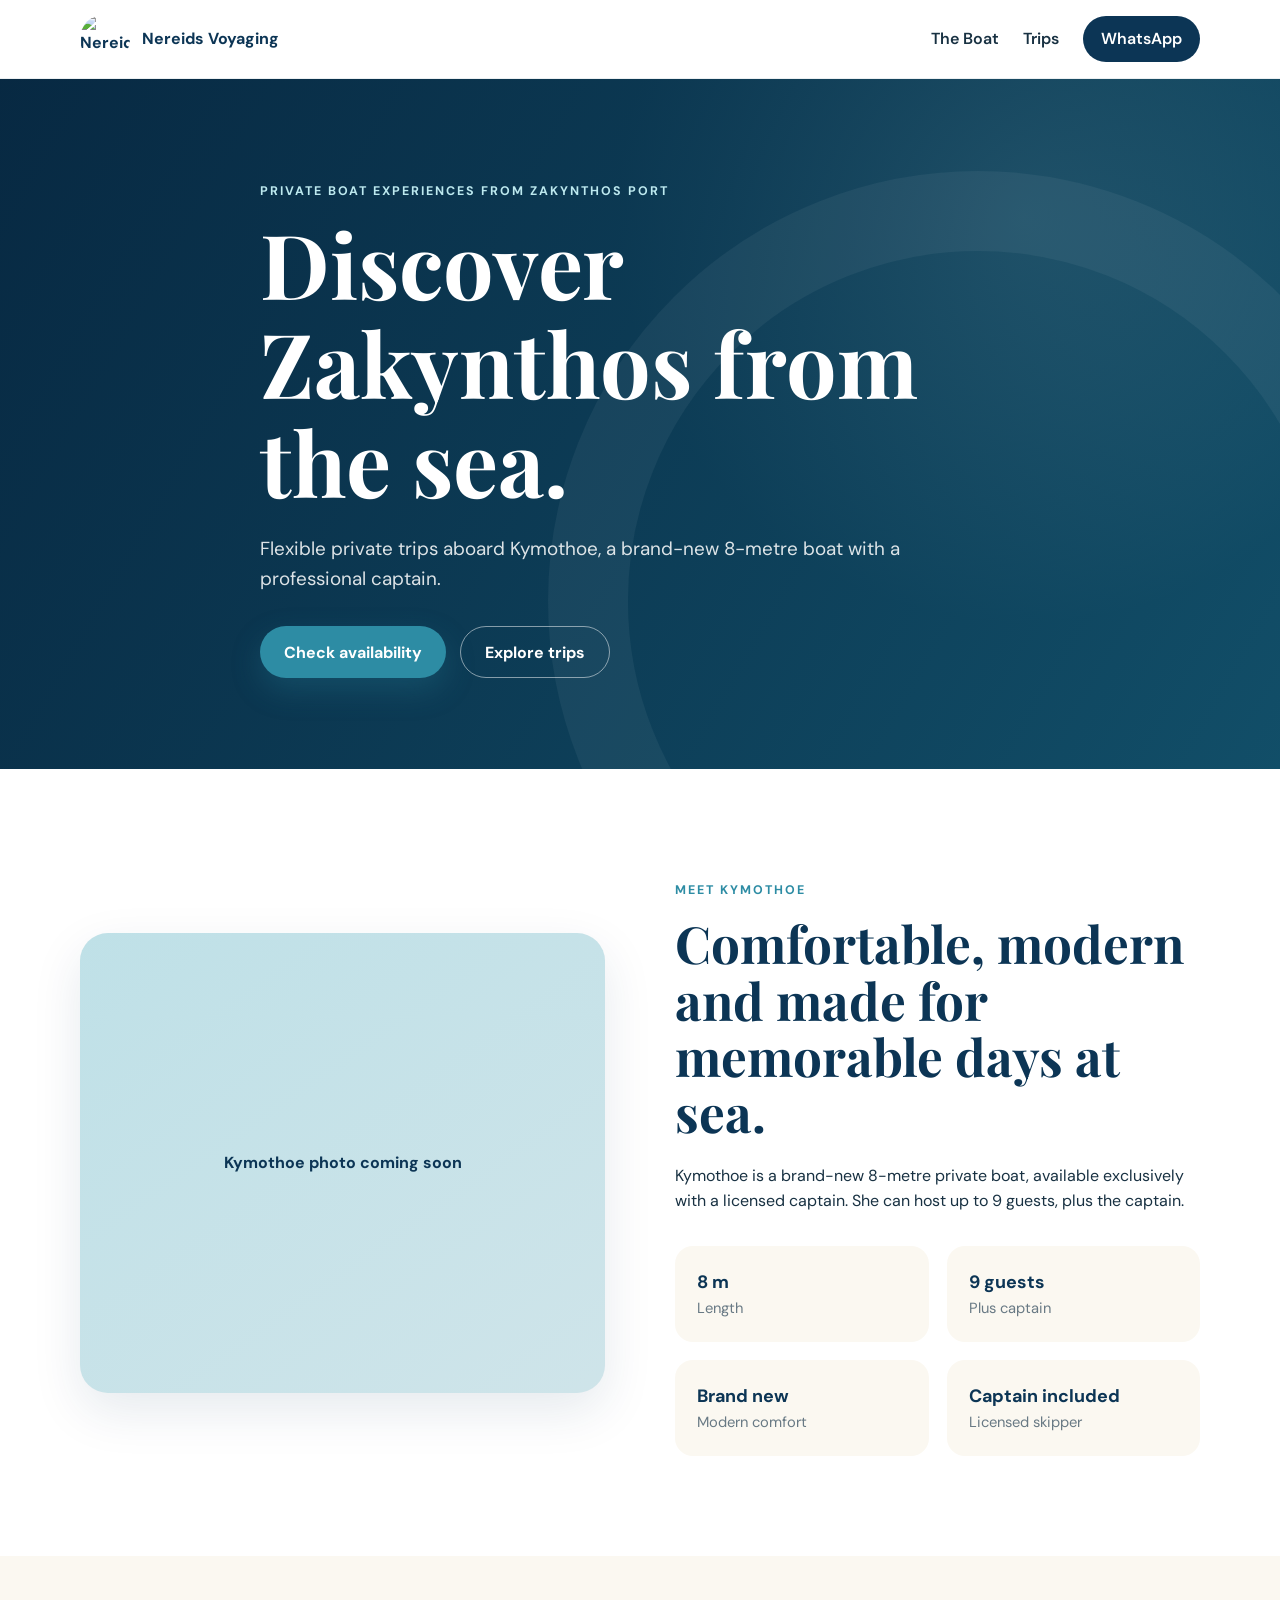
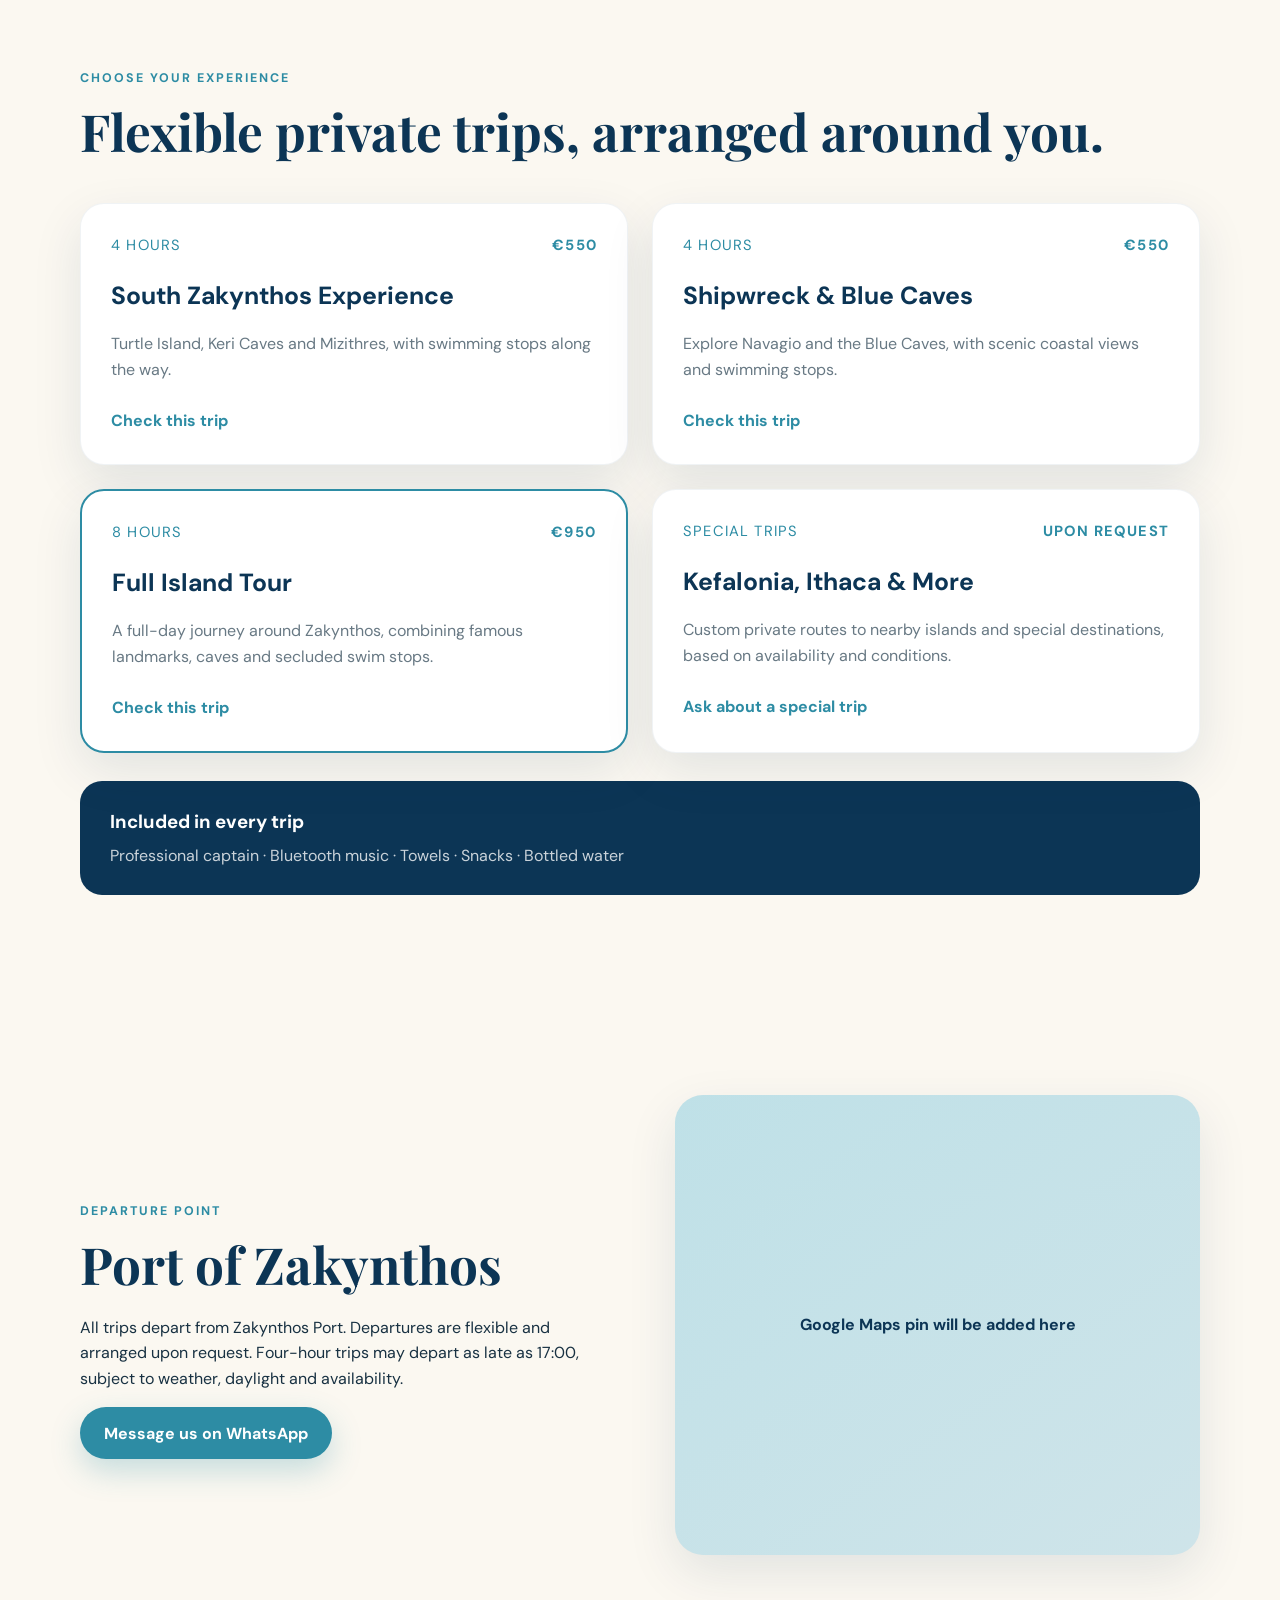
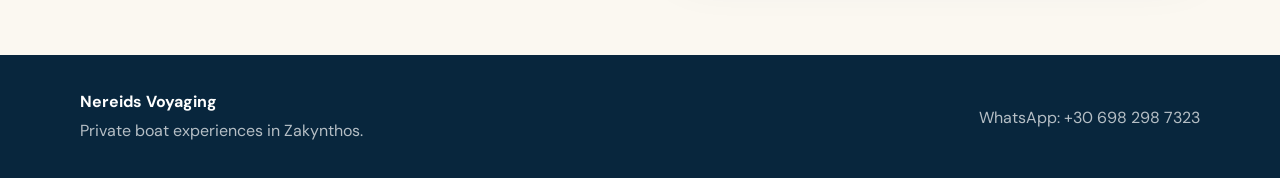
==== index.html @ 5d2a296f "Add files via upload" ====
<!DOCTYPE html>
<html lang="en">
<head>
  <meta charset="UTF-8">
  <meta name="viewport" content="width=device-width, initial-scale=1.0">
  <title>Nereids Voyaging | Private Boat Experiences in Zakynthos</title>
  <meta name="description" content="Private boat trips from Zakynthos Port aboard Kymothoe. Explore South Zakynthos, Navagio, Blue Caves and full-island routes.">
  <link rel="preconnect" href="https://fonts.googleapis.com">
  <link rel="preconnect" href="https://fonts.gstatic.com" crossorigin>
  <link href="https://fonts.googleapis.com/css2?family=DM+Sans:wght@400;500;600;700&family=Playfair+Display:wght@600;700&display=swap" rel="stylesheet">
  <link rel="stylesheet" href="styles.css">
</head>
<body>

  <header class="site-header">
    <div class="container nav">
      <a class="brand" href="#home">
        <img src="assets/images/logo.png" alt="Nereids Voyaging logo">
        <span>Nereids Voyaging</span>
      </a>
      <nav>
        <a href="#boat">The Boat</a>
        <a href="#trips">Trips</a>
        <a href="#contact" class="nav-cta">WhatsApp</a>
      </nav>
    </div>
  </header>

  <main>
    <section class="hero" id="home">
      <div class="hero-overlay"></div>
      <div class="container hero-content">
        <p class="eyebrow">Private boat experiences from Zakynthos Port</p>
        <h1>Discover Zakynthos from the sea.</h1>
        <p class="hero-copy">
          Flexible private trips aboard Kymothoe, a brand-new 8-metre boat with a professional captain.
        </p>
        <div class="hero-actions">
          <a class="button primary" href="https://wa.me/306982987323?text=Hello%20Nereids%20Voyaging%2C%20I%20would%20like%20to%20check%20availability." target="_blank" rel="noopener">Check availability</a>
          <a class="button secondary" href="#trips">Explore trips</a>
        </div>
      </div>
    </section>

    <section class="section" id="boat">
      <div class="container two-column">
        <div class="image-placeholder boat-image">
          <span>Kymothoe photo coming soon</span>
        </div>
        <div>
          <p class="section-label">Meet Kymothoe</p>
          <h2>Comfortable, modern and made for memorable days at sea.</h2>
          <p>
            Kymothoe is a brand-new 8-metre private boat, available exclusively with a licensed captain.
            She can host up to 9 guests, plus the captain.
          </p>
          <div class="spec-grid">
            <div><strong>8 m</strong><span>Length</span></div>
            <div><strong>9 guests</strong><span>Plus captain</span></div>
            <div><strong>Brand new</strong><span>Modern comfort</span></div>
            <div><strong>Captain included</strong><span>Licensed skipper</span></div>
          </div>
        </div>
      </div>
    </section>

    <section class="section soft-bg" id="trips">
      <div class="container">
        <p class="section-label">Choose your experience</p>
        <h2>Flexible private trips, arranged around you.</h2>

        <div class="cards">
          <article class="trip-card">
            <div class="card-top">
              <span>4 hours</span>
              <strong>€550</strong>
            </div>
            <h3>South Zakynthos Experience</h3>
            <p>Turtle Island, Keri Caves and Mizithres, with swimming stops along the way.</p>
            <a href="https://wa.me/306982987323?text=Hello%20Nereids%20Voyaging%2C%20I%20would%20like%20to%20check%20availability%20for%20the%20South%20Zakynthos%204-hour%20trip." target="_blank" rel="noopener">Check this trip</a>
          </article>

          <article class="trip-card">
            <div class="card-top">
              <span>4 hours</span>
              <strong>€550</strong>
            </div>
            <h3>Shipwreck & Blue Caves</h3>
            <p>Explore Navagio and the Blue Caves, with scenic coastal views and swimming stops.</p>
            <a href="https://wa.me/306982987323?text=Hello%20Nereids%20Voyaging%2C%20I%20would%20like%20to%20check%20availability%20for%20the%20Shipwreck%20and%20Blue%20Caves%204-hour%20trip." target="_blank" rel="noopener">Check this trip</a>
          </article>

          <article class="trip-card featured">
            <div class="card-top">
              <span>8 hours</span>
              <strong>€950</strong>
            </div>
            <h3>Full Island Tour</h3>
            <p>A full-day journey around Zakynthos, combining famous landmarks, caves and secluded swim stops.</p>
            <a href="https://wa.me/306982987323?text=Hello%20Nereids%20Voyaging%2C%20I%20would%20like%20to%20check%20availability%20for%20the%20Zakynthos%20full-island%208-hour%20trip." target="_blank" rel="noopener">Check this trip</a>
          </article>

          <article class="trip-card">
            <div class="card-top">
              <span>Special trips</span>
              <strong>Upon request</strong>
            </div>
            <h3>Kefalonia, Ithaca & More</h3>
            <p>Custom private routes to nearby islands and special destinations, based on availability and conditions.</p>
            <a href="https://wa.me/306982987323?text=Hello%20Nereids%20Voyaging%2C%20I%20would%20like%20to%20ask%20about%20a%20special%20private%20trip." target="_blank" rel="noopener">Ask about a special trip</a>
          </article>
        </div>

        <div class="included">
          <h3>Included in every trip</h3>
          <p>Professional captain · Bluetooth music · Towels · Snacks · Bottled water</p>
        </div>
      </div>
    </section>

    <section class="section soft-bg" id="contact">
      <div class="container two-column">
        <div>
          <p class="section-label">Departure point</p>
          <h2>Port of Zakynthos</h2>
          <p>
            All trips depart from Zakynthos Port. Departures are flexible and arranged upon request.
            Four-hour trips may depart as late as 17:00, subject to weather, daylight and availability.
          </p>
          <a class="button primary" href="https://wa.me/306982987323?text=Hello%20Nereids%20Voyaging%2C%20I%20would%20like%20to%20check%20availability." target="_blank" rel="noopener">Message us on WhatsApp</a>
        </div>
        <div class="map-placeholder">
          <span>Google Maps pin will be added here</span>
        </div>
      </div>
    </section>
  </main>

  <footer>
    <div class="container footer-content">
      <div>
        <strong>Nereids Voyaging</strong>
        <p>Private boat experiences in Zakynthos.</p>
      </div>
      <p>WhatsApp: +30 698 298 7323</p>
    </div>
  </footer>

</body>
</html>
---- styles.css ----
* {
  box-sizing: border-box;
}

:root {
  --navy: #0c3555;
  --blue: #2d8ca4;
  --light-blue: #dff3f6;
  --cream: #fbf8f1;
  --text: #183142;
  --muted: #687984;
  --white: #ffffff;
  --shadow: 0 18px 50px rgba(12, 53, 85, 0.10);
}

html {
  scroll-behavior: smooth;
}

body {
  margin: 0;
  font-family: "DM Sans", sans-serif;
  color: var(--text);
  background: var(--white);
  line-height: 1.6;
}

img {
  max-width: 100%;
}

a {
  color: inherit;
  text-decoration: none;
}

.container {
  width: min(1120px, calc(100% - 40px));
  margin: 0 auto;
}

.site-header {
  position: sticky;
  top: 0;
  z-index: 10;
  background: rgba(255, 255, 255, 0.94);
  backdrop-filter: blur(12px);
  border-bottom: 1px solid rgba(12, 53, 85, 0.08);
}

.nav {
  min-height: 78px;
  display: flex;
  align-items: center;
  justify-content: space-between;
  gap: 24px;
}

.brand {
  display: flex;
  align-items: center;
  gap: 12px;
  font-weight: 700;
  color: var(--navy);
}

.brand img {
  width: 50px;
  height: 50px;
  border-radius: 50%;
  object-fit: cover;
}

nav {
  display: flex;
  align-items: center;
  gap: 24px;
  font-weight: 600;
}

.nav-cta {
  background: var(--navy);
  color: var(--white);
  padding: 10px 18px;
  border-radius: 999px;
}

.hero {
  min-height: 690px;
  position: relative;
  display: flex;
  align-items: center;
  background:
    linear-gradient(120deg, rgba(7, 40, 65, 0.94), rgba(20, 90, 113, 0.68)),
    radial-gradient(circle at 80% 20%, rgba(223, 243, 246, 0.35), transparent 35%),
    #0c3555;
  color: var(--white);
  overflow: hidden;
}

.hero::after {
  content: "";
  position: absolute;
  right: -10%;
  bottom: -38%;
  width: 700px;
  height: 700px;
  border: 80px solid rgba(255,255,255,0.05);
  border-radius: 50%;
}

.hero-content {
  position: relative;
  z-index: 2;
  max-width: 760px;
}

.eyebrow,
.section-label {
  text-transform: uppercase;
  letter-spacing: 0.16em;
  font-size: 0.78rem;
  font-weight: 700;
}

.eyebrow {
  color: #bde9ef;
}

h1,
h2,
h3 {
  margin-top: 0;
}

h1,
h2 {
  font-family: "Playfair Display", serif;
  line-height: 1.1;
  color: var(--navy);
}

.hero h1 {
  font-size: clamp(3.2rem, 7vw, 6.4rem);
  color: var(--white);
  max-width: 860px;
  margin-bottom: 24px;
}

.hero-copy {
  max-width: 650px;
  font-size: 1.18rem;
  color: rgba(255,255,255,0.86);
}

.hero-actions {
  display: flex;
  gap: 14px;
  margin-top: 32px;
  flex-wrap: wrap;
}

.button {
  display: inline-flex;
  justify-content: center;
  align-items: center;
  min-height: 52px;
  padding: 0 24px;
  border-radius: 999px;
  font-weight: 700;
  transition: transform 0.2s ease, box-shadow 0.2s ease;
}

.button:hover {
  transform: translateY(-2px);
}

.button.primary {
  background: var(--blue);
  color: var(--white);
  box-shadow: 0 12px 30px rgba(45, 140, 164, 0.25);
}

.button.secondary {
  border: 1px solid rgba(255,255,255,0.5);
  color: var(--white);
}

.section {
  padding: 100px 0;
}

.soft-bg {
  background: var(--cream);
}

.two-column {
  display: grid;
  grid-template-columns: 1fr 1fr;
  gap: 70px;
  align-items: center;
}

.image-placeholder,
.map-placeholder {
  min-height: 460px;
  border-radius: 28px;
  display: grid;
  place-items: center;
  background:
    linear-gradient(145deg, rgba(45,140,164,0.18), rgba(12,53,85,0.08)),
    var(--light-blue);
  color: var(--navy);
  font-weight: 700;
  text-align: center;
  padding: 30px;
  box-shadow: var(--shadow);
}

.section-label {
  color: var(--blue);
  margin-bottom: 14px;
}

h2 {
  font-size: clamp(2.2rem, 4vw, 3.7rem);
  margin-bottom: 22px;
}

.spec-grid {
  display: grid;
  grid-template-columns: 1fr 1fr;
  gap: 18px;
  margin-top: 32px;
}

.spec-grid div {
  background: var(--cream);
  border-radius: 18px;
  padding: 22px;
}

.spec-grid strong,
.spec-grid span {
  display: block;
}

.spec-grid strong {
  color: var(--navy);
  font-size: 1.12rem;
}

.spec-grid span {
  color: var(--muted);
  font-size: 0.92rem;
}

.cards {
  display: grid;
  grid-template-columns: repeat(2, 1fr);
  gap: 24px;
  margin-top: 44px;
}

.trip-card {
  background: var(--white);
  border-radius: 24px;
  padding: 30px;
  box-shadow: var(--shadow);
  border: 1px solid rgba(12, 53, 85, 0.06);
}

.trip-card.featured {
  border: 2px solid var(--blue);
}

.card-top {
  display: flex;
  justify-content: space-between;
  gap: 18px;
  color: var(--blue);
  font-size: 0.92rem;
  text-transform: uppercase;
  letter-spacing: 0.08em;
}

.trip-card h3 {
  color: var(--navy);
  font-size: 1.55rem;
  margin: 18px 0 10px;
}

.trip-card p {
  color: var(--muted);
}

.trip-card a {
  display: inline-block;
  margin-top: 10px;
  color: var(--blue);
  font-weight: 700;
}

.included {
  margin-top: 28px;
  padding: 26px 30px;
  border-radius: 22px;
  background: var(--navy);
  color: var(--white);
}

.included h3 {
  margin-bottom: 6px;
}

.included p {
  margin: 0;
  color: rgba(255,255,255,0.78);
}

.partner-box {
  background: linear-gradient(135deg, var(--navy), #17647b);
  color: var(--white);
  padding: 56px;
  border-radius: 30px;
  display: flex;
  align-items: center;
  justify-content: space-between;
  gap: 40px;
}

.partner-box h2 {
  color: var(--white);
  max-width: 760px;
}

.partner-box .section-label {
  color: #bde9ef;
}

.partner-box p {
  max-width: 760px;
  color: rgba(255,255,255,0.82);
}

footer {
  padding: 34px 0;
  background: #08263d;
  color: var(--white);
}

.footer-content {
  display: flex;
  justify-content: space-between;
  gap: 20px;
  align-items: center;
}

.footer-content p {
  margin: 4px 0 0;
  color: rgba(255,255,255,0.7);
}

@media (max-width: 820px) {
  nav a:not(.nav-cta) {
    display: none;
  }

  .two-column,
  .cards {
    grid-template-columns: 1fr;
  }

  .hero {
    min-height: 620px;
  }

  .section {
    padding: 72px 0;
  }

  .partner-box,
  .footer-content {
    flex-direction: column;
    align-items: flex-start;
  }

  .partner-box {
    padding: 36px 28px;
  }
}

@media (max-width: 520px) {
  .container {
    width: min(100% - 28px, 1120px);
  }

  .brand span {
    display: none;
  }

  .hero h1 {
    font-size: 3.25rem;
  }

  .spec-grid {
    grid-template-columns: 1fr;
  }

  .image-placeholder,
  .map-placeholder {
    min-height: 320px;
  }
}
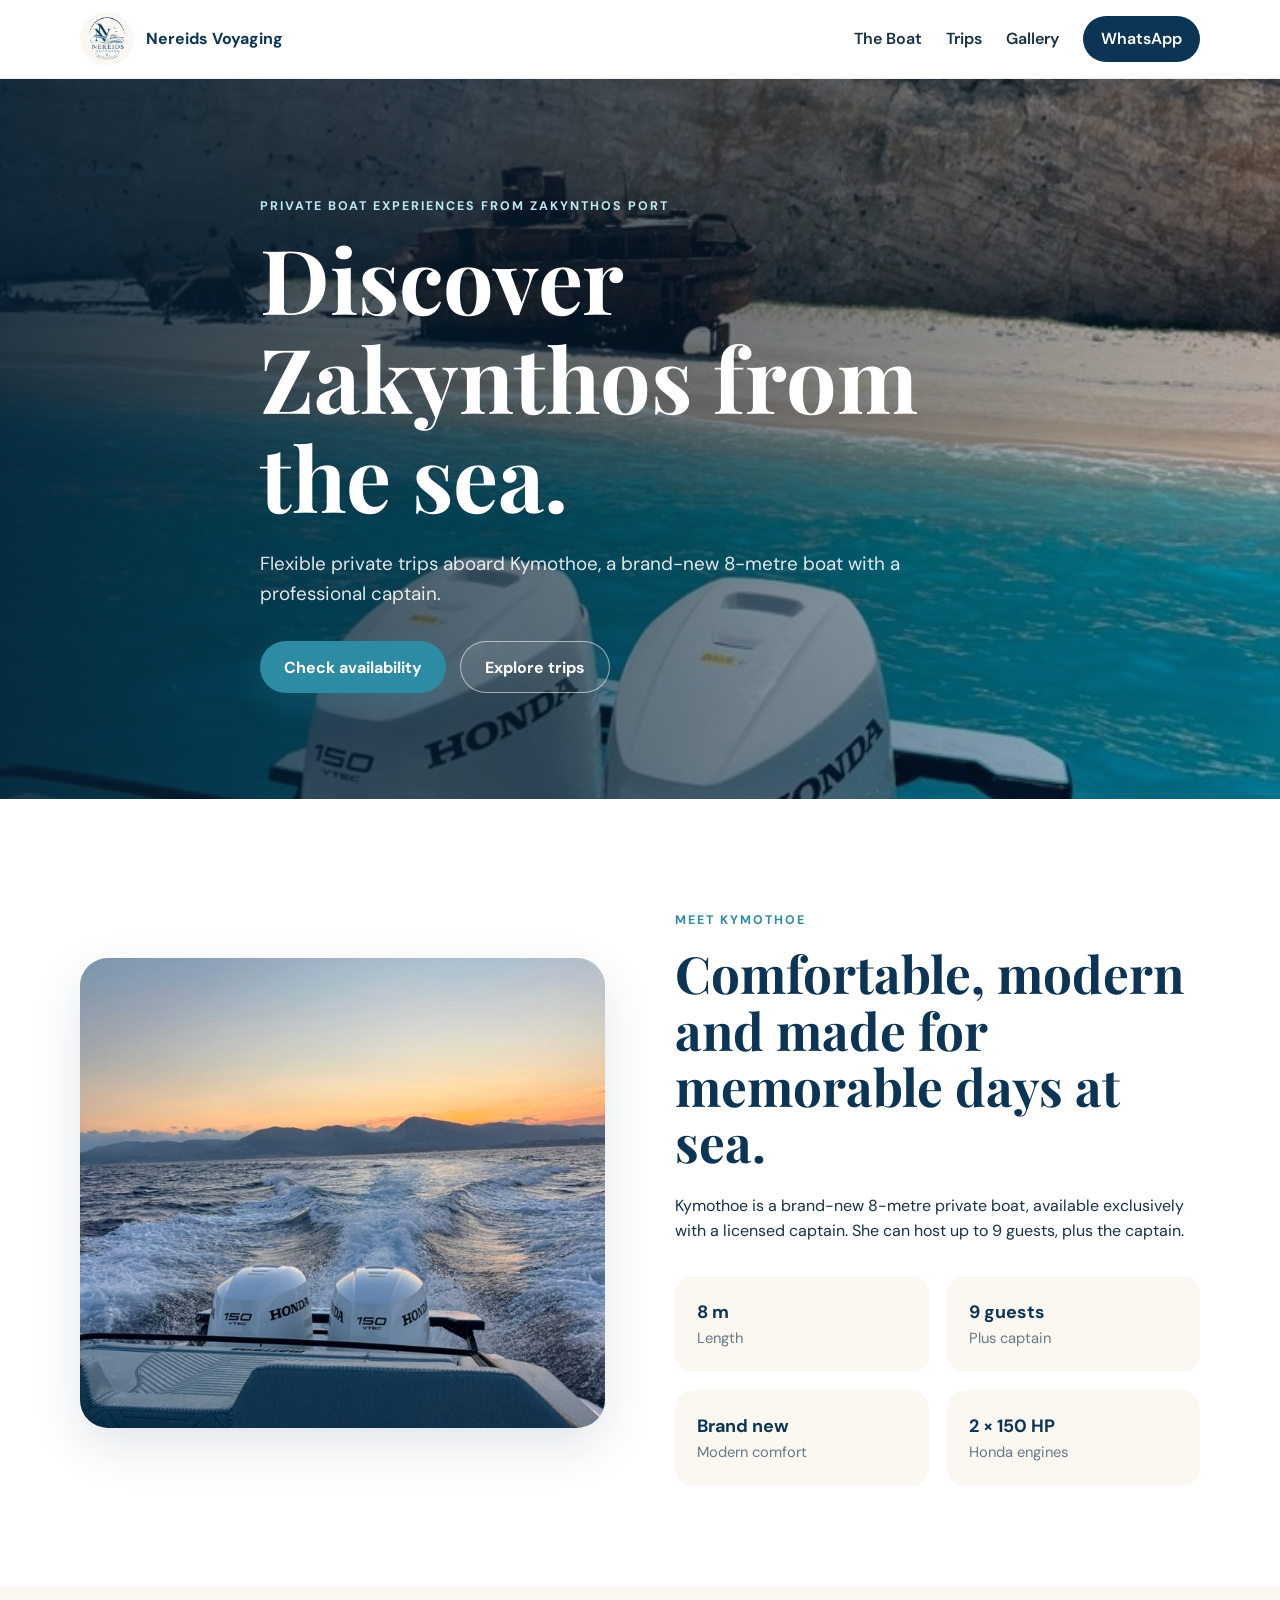
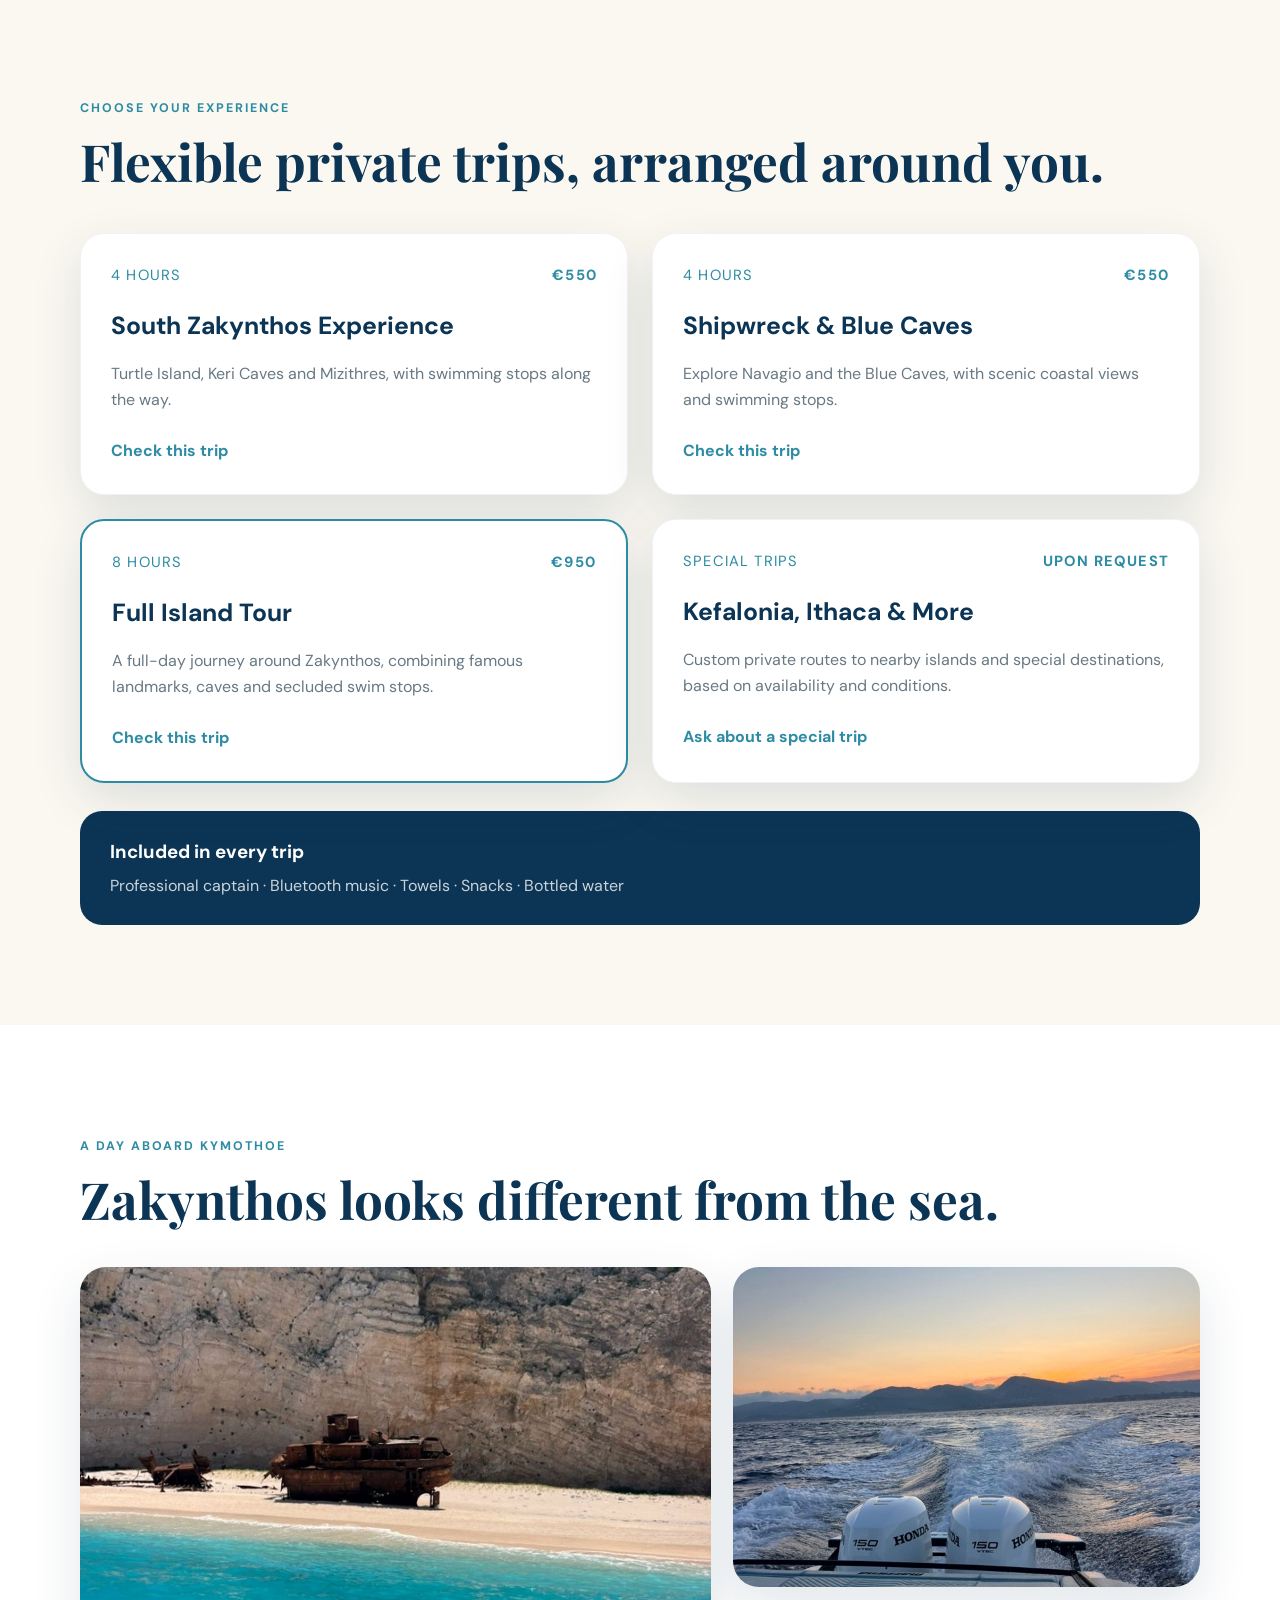
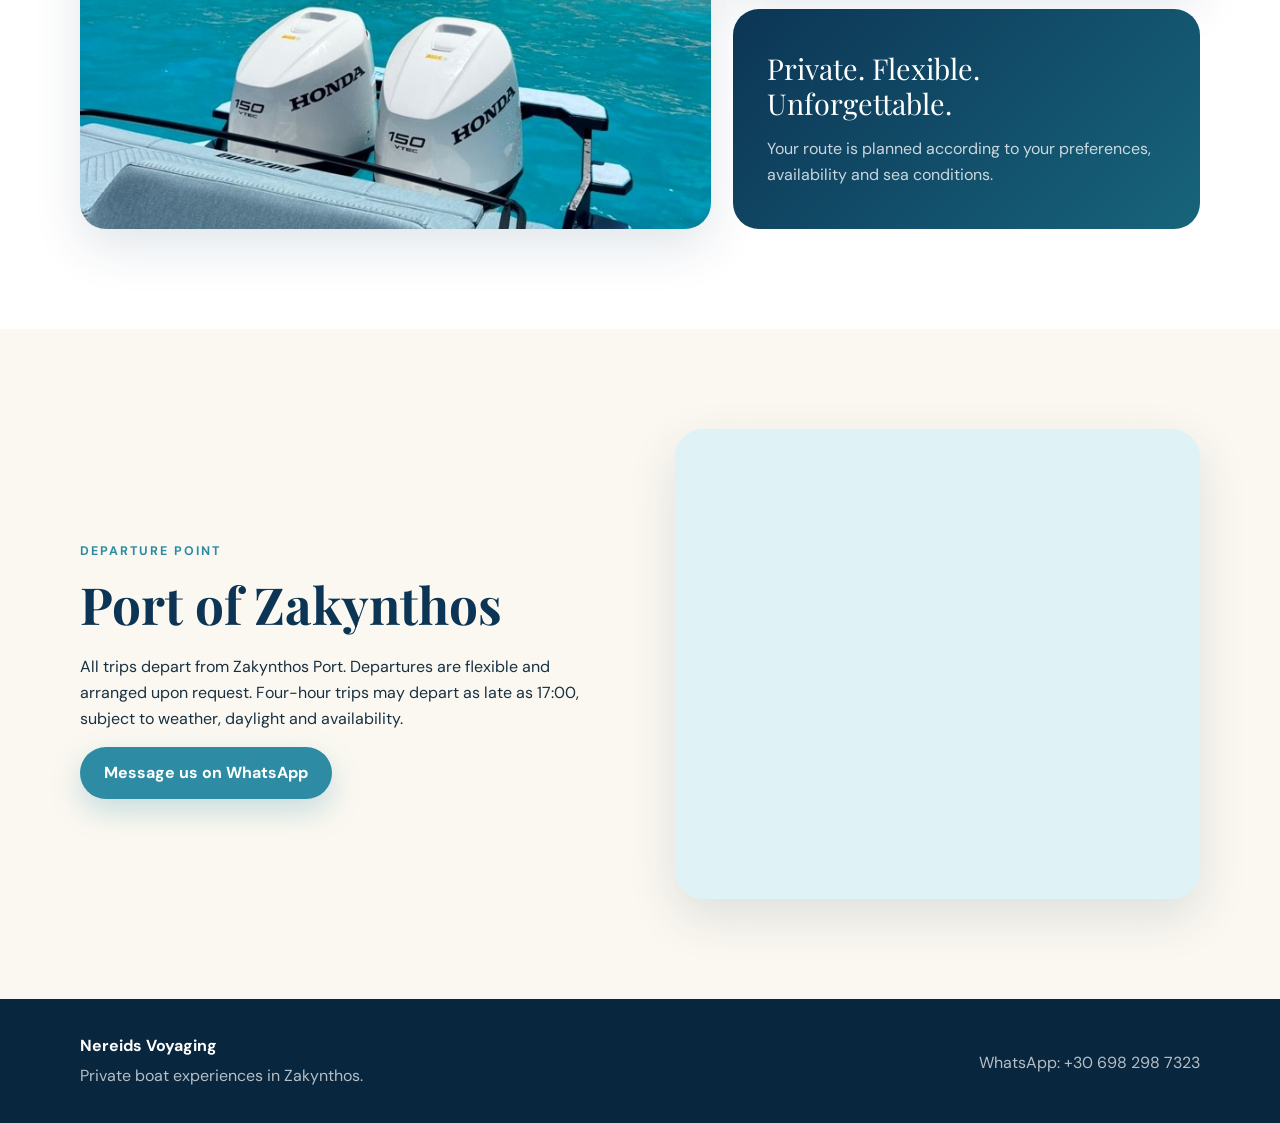
==== commit c2525e9f: "Add files via upload" ====
--- a/index.html
+++ b/index.html
@@ -15,12 +15,13 @@
   <header class="site-header">
     <div class="container nav">
       <a class="brand" href="#home">
-        <img src="assets/images/logo.png" alt="Nereids Voyaging logo">
+        <img src="logo.png" alt="Nereids Voyaging logo">
         <span>Nereids Voyaging</span>
       </a>
       <nav>
         <a href="#boat">The Boat</a>
         <a href="#trips">Trips</a>
+        <a href="#gallery">Gallery</a>
         <a href="#contact" class="nav-cta">WhatsApp</a>
       </nav>
     </div>
@@ -28,6 +29,9 @@
 
   <main>
     <section class="hero" id="home">
+      <video class="hero-video" autoplay muted loop playsinline poster="navagio.jpg">
+        <source src="kymothoe-hero.mp4" type="video/mp4">
+      </video>
       <div class="hero-overlay"></div>
       <div class="container hero-content">
         <p class="eyebrow">Private boat experiences from Zakynthos Port</p>
@@ -44,9 +48,9 @@
 
     <section class="section" id="boat">
       <div class="container two-column">
-        <div class="image-placeholder boat-image">
-          <span>Kymothoe photo coming soon</span>
-        </div>
+        <figure class="photo-card">
+          <img src="sunset.jpg" alt="Kymothoe cruising near Zakynthos at sunset">
+        </figure>
         <div>
           <p class="section-label">Meet Kymothoe</p>
           <h2>Comfortable, modern and made for memorable days at sea.</h2>
@@ -58,7 +62,7 @@
             <div><strong>8 m</strong><span>Length</span></div>
             <div><strong>9 guests</strong><span>Plus captain</span></div>
             <div><strong>Brand new</strong><span>Modern comfort</span></div>
-            <div><strong>Captain included</strong><span>Licensed skipper</span></div>
+            <div><strong>2 × 150 HP</strong><span>Honda engines</span></div>
           </div>
         </div>
       </div>
@@ -118,6 +122,25 @@
       </div>
     </section>
 
+    <section class="section" id="gallery">
+      <div class="container">
+        <p class="section-label">A day aboard Kymothoe</p>
+        <h2>Zakynthos looks different from the sea.</h2>
+        <div class="gallery-grid">
+          <figure class="gallery-large">
+            <img src="navagio.jpg" alt="View of Navagio from Kymothoe">
+          </figure>
+          <figure>
+            <img src="sunset-wide.jpg" alt="Kymothoe wake at sunset near Zakynthos">
+          </figure>
+          <div class="gallery-message">
+            <span>Private. Flexible. Unforgettable.</span>
+            <p>Your route is planned according to your preferences, availability and sea conditions.</p>
+          </div>
+        </div>
+      </div>
+    </section>
+
     <section class="section soft-bg" id="contact">
       <div class="container two-column">
         <div>
@@ -129,8 +152,13 @@
           </p>
           <a class="button primary" href="https://wa.me/306982987323?text=Hello%20Nereids%20Voyaging%2C%20I%20would%20like%20to%20check%20availability." target="_blank" rel="noopener">Message us on WhatsApp</a>
         </div>
-        <div class="map-placeholder">
-          <span>Google Maps pin will be added here</span>
+        <div class="map-card">
+          <iframe
+            title="Port of Zakynthos map"
+            src="https://www.google.com/maps?q=Port%20of%20Zakynthos&output=embed"
+            loading="lazy"
+            referrerpolicy="no-referrer-when-downgrade">
+          </iframe>
         </div>
       </div>
     </section>
--- a/styles.css
+++ b/styles.css
@@ -1,6 +1,4 @@
-* {
-  box-sizing: border-box;
-}
+* { box-sizing: border-box; }
 
 :root {
   --navy: #0c3555;
@@ -10,12 +8,10 @@
   --text: #183142;
   --muted: #687984;
   --white: #ffffff;
-  --shadow: 0 18px 50px rgba(12, 53, 85, 0.10);
-}
-
-html {
-  scroll-behavior: smooth;
-}
+  --shadow: 0 18px 50px rgba(12, 53, 85, 0.12);
+}
+
+html { scroll-behavior: smooth; }
 
 body {
   margin: 0;
@@ -25,14 +21,9 @@
   line-height: 1.6;
 }
 
-img {
-  max-width: 100%;
-}
-
-a {
-  color: inherit;
-  text-decoration: none;
-}
+img { display: block; width: 100%; }
+a { color: inherit; text-decoration: none; }
+figure { margin: 0; }
 
 .container {
   width: min(1120px, calc(100% - 40px));
@@ -42,7 +33,7 @@
 .site-header {
   position: sticky;
   top: 0;
-  z-index: 10;
+  z-index: 20;
   background: rgba(255, 255, 255, 0.94);
   backdrop-filter: blur(12px);
   border-bottom: 1px solid rgba(12, 53, 85, 0.08);
@@ -65,8 +56,8 @@
 }
 
 .brand img {
-  width: 50px;
-  height: 50px;
+  width: 54px;
+  height: 54px;
   border-radius: 50%;
   object-fit: cover;
 }
@@ -86,27 +77,27 @@
 }
 
 .hero {
-  min-height: 690px;
+  min-height: 720px;
   position: relative;
   display: flex;
   align-items: center;
-  background:
-    linear-gradient(120deg, rgba(7, 40, 65, 0.94), rgba(20, 90, 113, 0.68)),
-    radial-gradient(circle at 80% 20%, rgba(223, 243, 246, 0.35), transparent 35%),
-    #0c3555;
   color: var(--white);
   overflow: hidden;
-}
-
-.hero::after {
-  content: "";
+  background: var(--navy);
+}
+
+.hero-video {
   position: absolute;
-  right: -10%;
-  bottom: -38%;
-  width: 700px;
-  height: 700px;
-  border: 80px solid rgba(255,255,255,0.05);
-  border-radius: 50%;
+  inset: 0;
+  width: 100%;
+  height: 100%;
+  object-fit: cover;
+}
+
+.hero-overlay {
+  position: absolute;
+  inset: 0;
+  background: linear-gradient(90deg, rgba(5, 31, 50, 0.88) 0%, rgba(5, 31, 50, 0.56) 55%, rgba(5, 31, 50, 0.26) 100%);
 }
 
 .hero-content {
@@ -115,26 +106,17 @@
   max-width: 760px;
 }
 
-.eyebrow,
-.section-label {
+.eyebrow, .section-label {
   text-transform: uppercase;
   letter-spacing: 0.16em;
   font-size: 0.78rem;
   font-weight: 700;
 }
 
-.eyebrow {
-  color: #bde9ef;
-}
-
-h1,
-h2,
-h3 {
-  margin-top: 0;
-}
-
-h1,
-h2 {
+.eyebrow { color: #bde9ef; }
+
+h1, h2, h3 { margin-top: 0; }
+h1, h2 {
   font-family: "Playfair Display", serif;
   line-height: 1.1;
   color: var(--navy);
@@ -150,7 +132,7 @@
 .hero-copy {
   max-width: 650px;
   font-size: 1.18rem;
-  color: rgba(255,255,255,0.86);
+  color: rgba(255,255,255,0.88);
 }
 
 .hero-actions {
@@ -171,9 +153,7 @@
   transition: transform 0.2s ease, box-shadow 0.2s ease;
 }
 
-.button:hover {
-  transform: translateY(-2px);
-}
+.button:hover { transform: translateY(-2px); }
 
 .button.primary {
   background: var(--blue);
@@ -182,17 +162,13 @@
 }
 
 .button.secondary {
-  border: 1px solid rgba(255,255,255,0.5);
-  color: var(--white);
-}
-
-.section {
-  padding: 100px 0;
-}
-
-.soft-bg {
-  background: var(--cream);
-}
+  border: 1px solid rgba(255,255,255,0.55);
+  color: var(--white);
+  background: rgba(255,255,255,0.06);
+}
+
+.section { padding: 100px 0; }
+.soft-bg { background: var(--cream); }
 
 .two-column {
   display: grid;
@@ -201,20 +177,24 @@
   align-items: center;
 }
 
-.image-placeholder,
-.map-placeholder {
-  min-height: 460px;
+.photo-card, .map-card {
+  min-height: 470px;
   border-radius: 28px;
-  display: grid;
-  place-items: center;
-  background:
-    linear-gradient(145deg, rgba(45,140,164,0.18), rgba(12,53,85,0.08)),
-    var(--light-blue);
-  color: var(--navy);
-  font-weight: 700;
-  text-align: center;
-  padding: 30px;
+  overflow: hidden;
   box-shadow: var(--shadow);
+  background: var(--light-blue);
+}
+
+.photo-card img {
+  height: 470px;
+  object-fit: cover;
+}
+
+.map-card iframe {
+  display: block;
+  width: 100%;
+  height: 470px;
+  border: 0;
 }
 
 .section-label {
@@ -240,20 +220,9 @@
   padding: 22px;
 }
 
-.spec-grid strong,
-.spec-grid span {
-  display: block;
-}
-
-.spec-grid strong {
-  color: var(--navy);
-  font-size: 1.12rem;
-}
-
-.spec-grid span {
-  color: var(--muted);
-  font-size: 0.92rem;
-}
+.spec-grid strong, .spec-grid span { display: block; }
+.spec-grid strong { color: var(--navy); font-size: 1.12rem; }
+.spec-grid span { color: var(--muted); font-size: 0.92rem; }
 
 .cards {
   display: grid;
@@ -270,9 +239,7 @@
   border: 1px solid rgba(12, 53, 85, 0.06);
 }
 
-.trip-card.featured {
-  border: 2px solid var(--blue);
-}
+.trip-card.featured { border: 2px solid var(--blue); }
 
 .card-top {
   display: flex;
@@ -290,10 +257,7 @@
   margin: 18px 0 10px;
 }
 
-.trip-card p {
-  color: var(--muted);
-}
-
+.trip-card p { color: var(--muted); }
 .trip-card a {
   display: inline-block;
   margin-top: 10px;
@@ -309,38 +273,50 @@
   color: var(--white);
 }
 
-.included h3 {
-  margin-bottom: 6px;
-}
-
-.included p {
-  margin: 0;
+.included h3 { margin-bottom: 6px; }
+.included p { margin: 0; color: rgba(255,255,255,0.78); }
+
+.gallery-grid {
+  display: grid;
+  grid-template-columns: 1.15fr 0.85fr;
+  grid-template-rows: 320px 220px;
+  gap: 22px;
+  margin-top: 40px;
+}
+
+.gallery-grid figure {
+  overflow: hidden;
+  border-radius: 26px;
+  box-shadow: var(--shadow);
+}
+
+.gallery-grid img {
+  width: 100%;
+  height: 100%;
+  object-fit: cover;
+}
+
+.gallery-large { grid-row: 1 / 3; }
+
+.gallery-message {
+  border-radius: 26px;
+  padding: 34px;
+  background: linear-gradient(135deg, var(--navy), #17647b);
+  color: var(--white);
+  display: flex;
+  flex-direction: column;
+  justify-content: center;
+}
+
+.gallery-message span {
+  font-family: "Playfair Display", serif;
+  font-size: 1.8rem;
+  line-height: 1.2;
+}
+
+.gallery-message p {
+  margin-bottom: 0;
   color: rgba(255,255,255,0.78);
-}
-
-.partner-box {
-  background: linear-gradient(135deg, var(--navy), #17647b);
-  color: var(--white);
-  padding: 56px;
-  border-radius: 30px;
-  display: flex;
-  align-items: center;
-  justify-content: space-between;
-  gap: 40px;
-}
-
-.partner-box h2 {
-  color: var(--white);
-  max-width: 760px;
-}
-
-.partner-box .section-label {
-  color: #bde9ef;
-}
-
-.partner-box p {
-  max-width: 760px;
-  color: rgba(255,255,255,0.82);
 }
 
 footer {
@@ -362,53 +338,21 @@
 }
 
 @media (max-width: 820px) {
-  nav a:not(.nav-cta) {
-    display: none;
-  }
-
-  .two-column,
-  .cards {
-    grid-template-columns: 1fr;
-  }
-
-  .hero {
-    min-height: 620px;
-  }
-
-  .section {
-    padding: 72px 0;
-  }
-
-  .partner-box,
-  .footer-content {
-    flex-direction: column;
-    align-items: flex-start;
-  }
-
-  .partner-box {
-    padding: 36px 28px;
-  }
+  nav a:not(.nav-cta) { display: none; }
+  .two-column, .cards, .gallery-grid { grid-template-columns: 1fr; }
+  .gallery-grid { grid-template-rows: auto; }
+  .gallery-large { grid-row: auto; }
+  .gallery-grid figure { height: 400px; }
+  .hero { min-height: 650px; }
+  .section { padding: 72px 0; }
+  .footer-content { flex-direction: column; align-items: flex-start; }
 }
 
 @media (max-width: 520px) {
-  .container {
-    width: min(100% - 28px, 1120px);
-  }
-
-  .brand span {
-    display: none;
-  }
-
-  .hero h1 {
-    font-size: 3.25rem;
-  }
-
-  .spec-grid {
-    grid-template-columns: 1fr;
-  }
-
-  .image-placeholder,
-  .map-placeholder {
-    min-height: 320px;
-  }
-}
+  .container { width: min(100% - 28px, 1120px); }
+  .brand span { display: none; }
+  .hero h1 { font-size: 3.15rem; }
+  .spec-grid { grid-template-columns: 1fr; }
+  .photo-card, .photo-card img, .map-card, .map-card iframe { min-height: 360px; height: 360px; }
+  .gallery-grid figure { height: 360px; }
+}
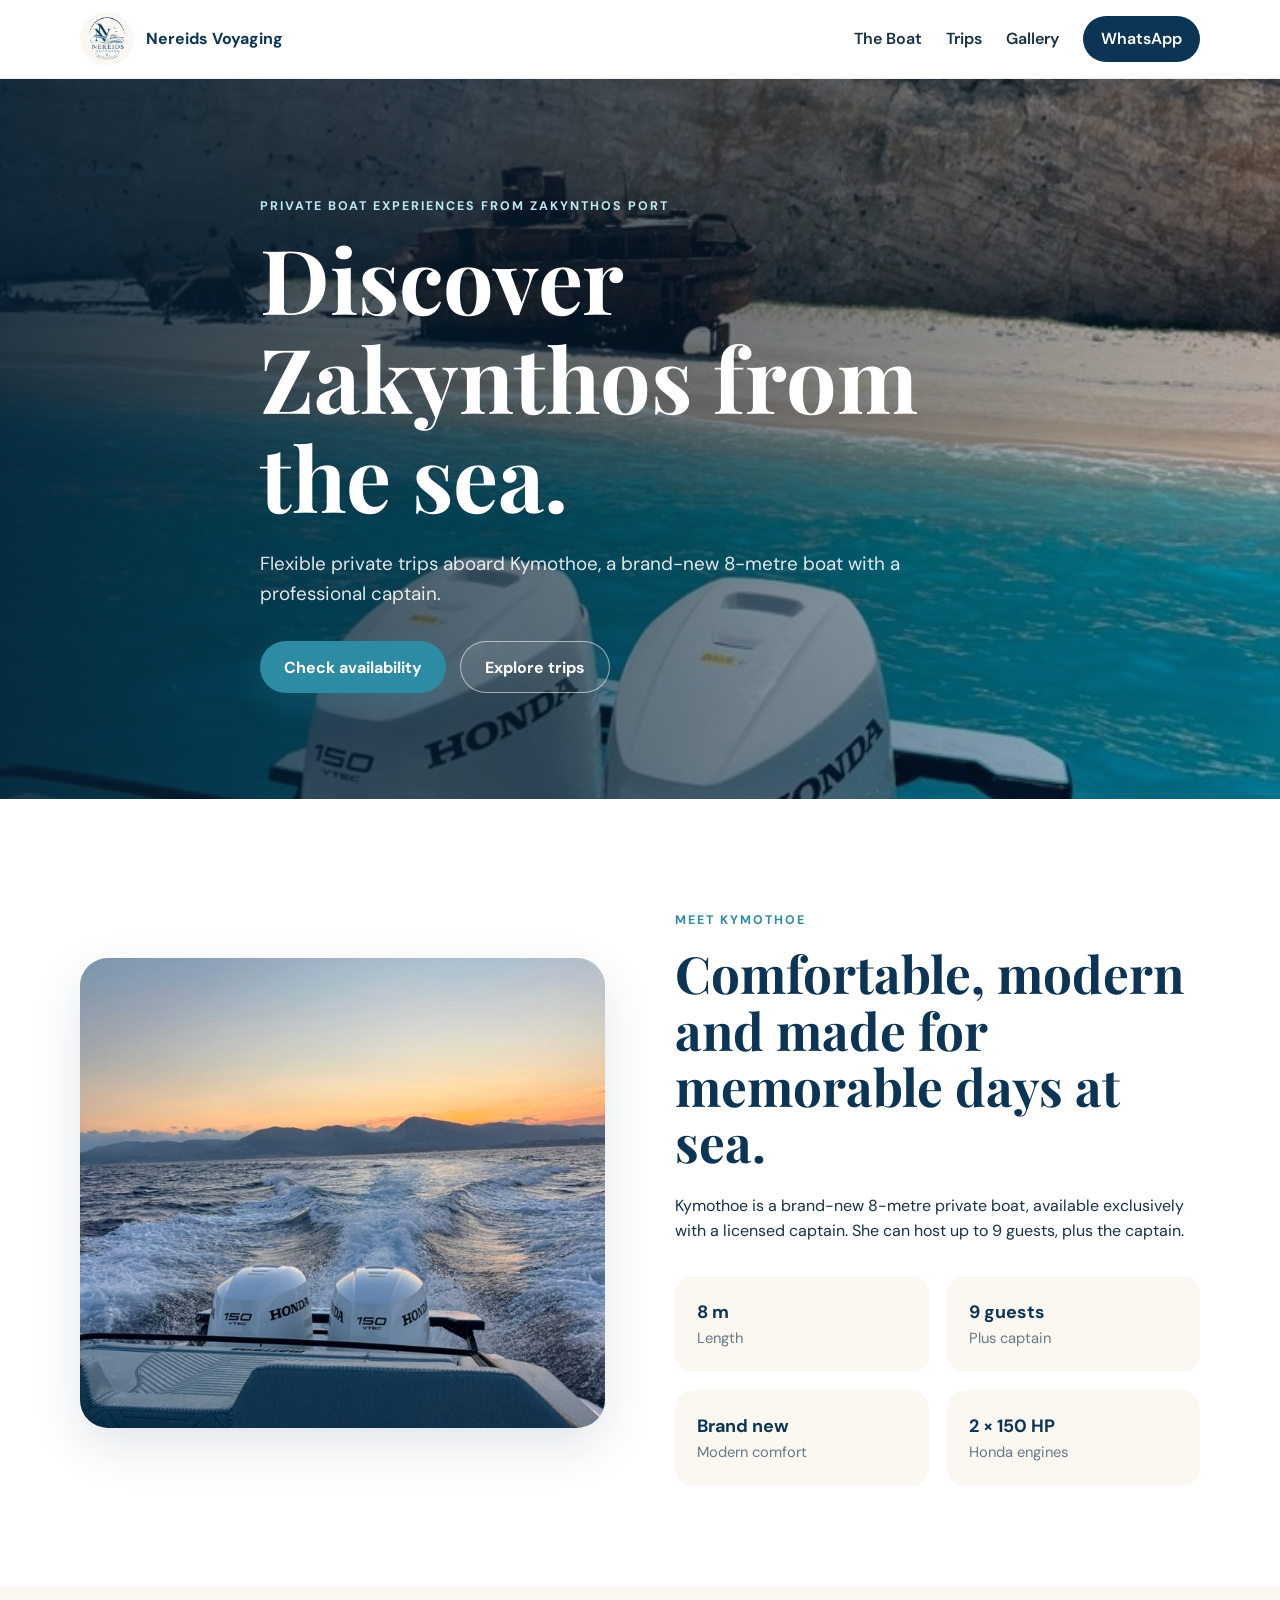
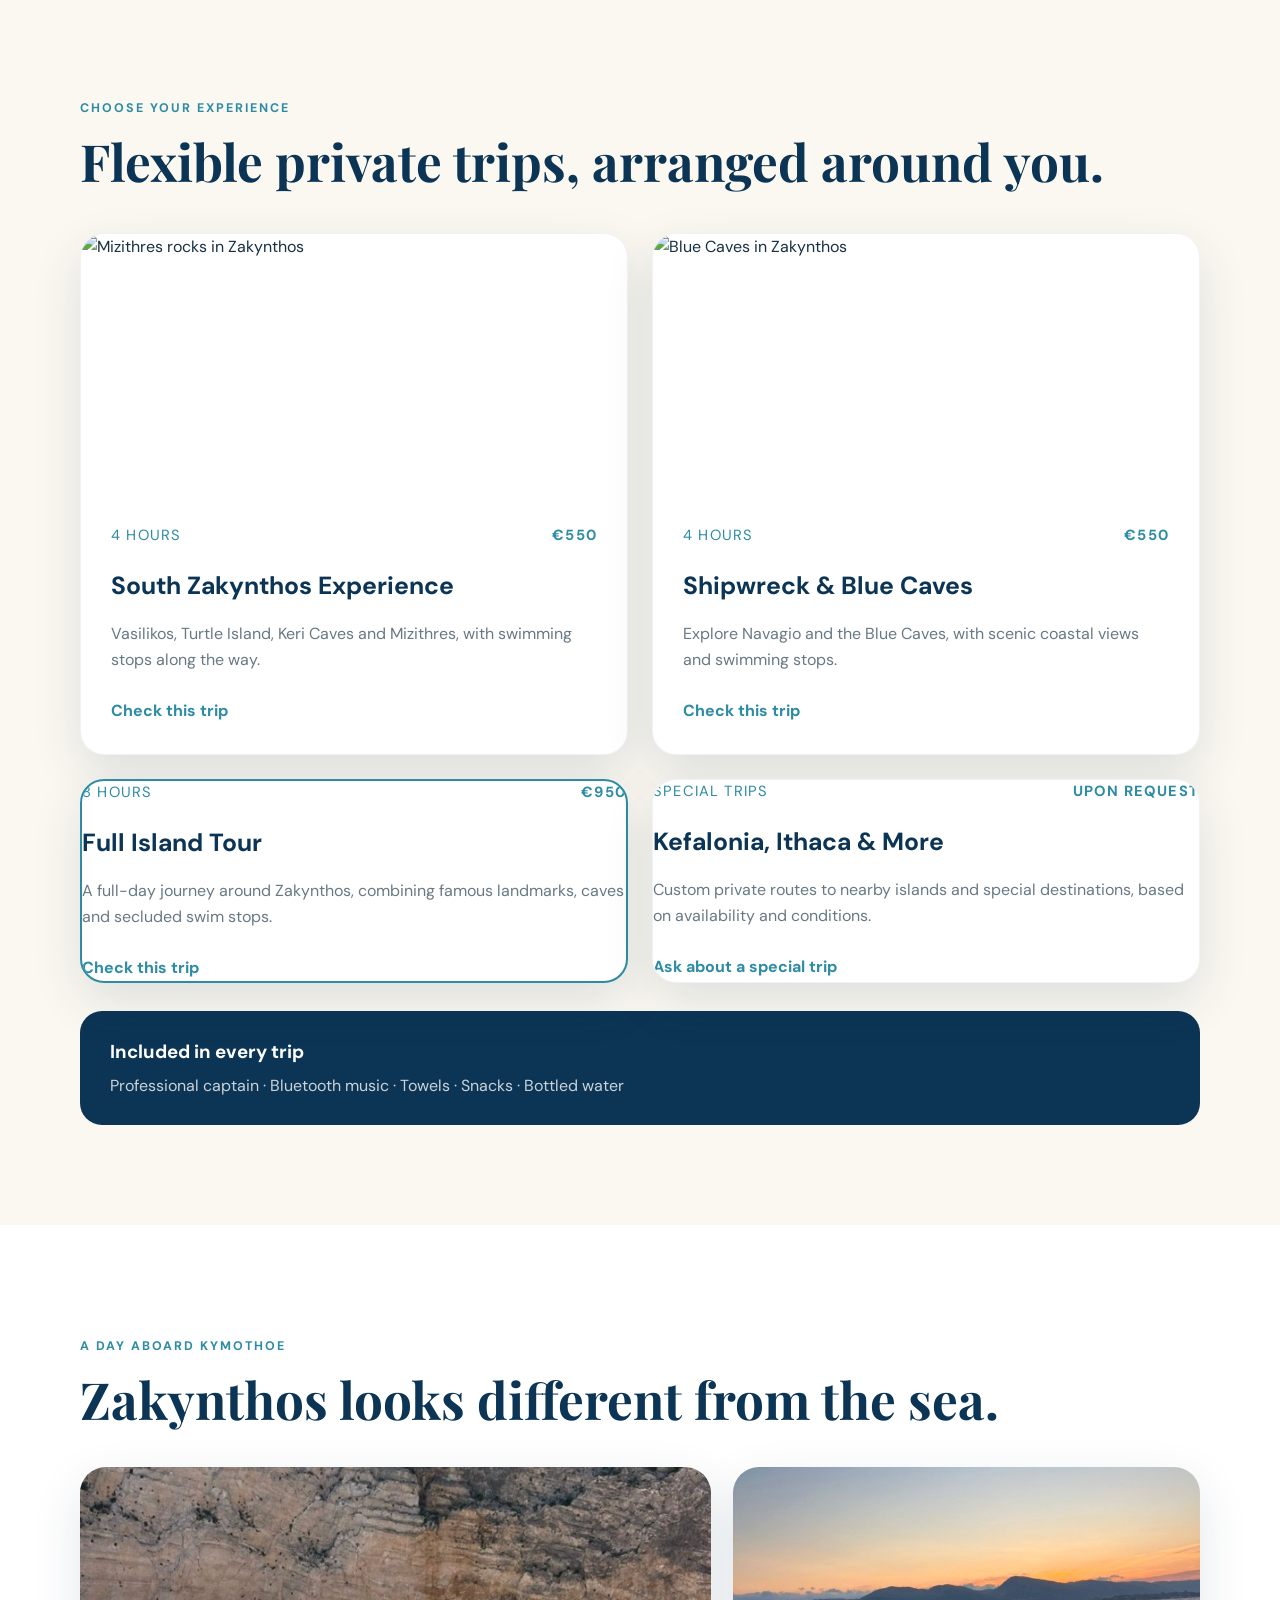
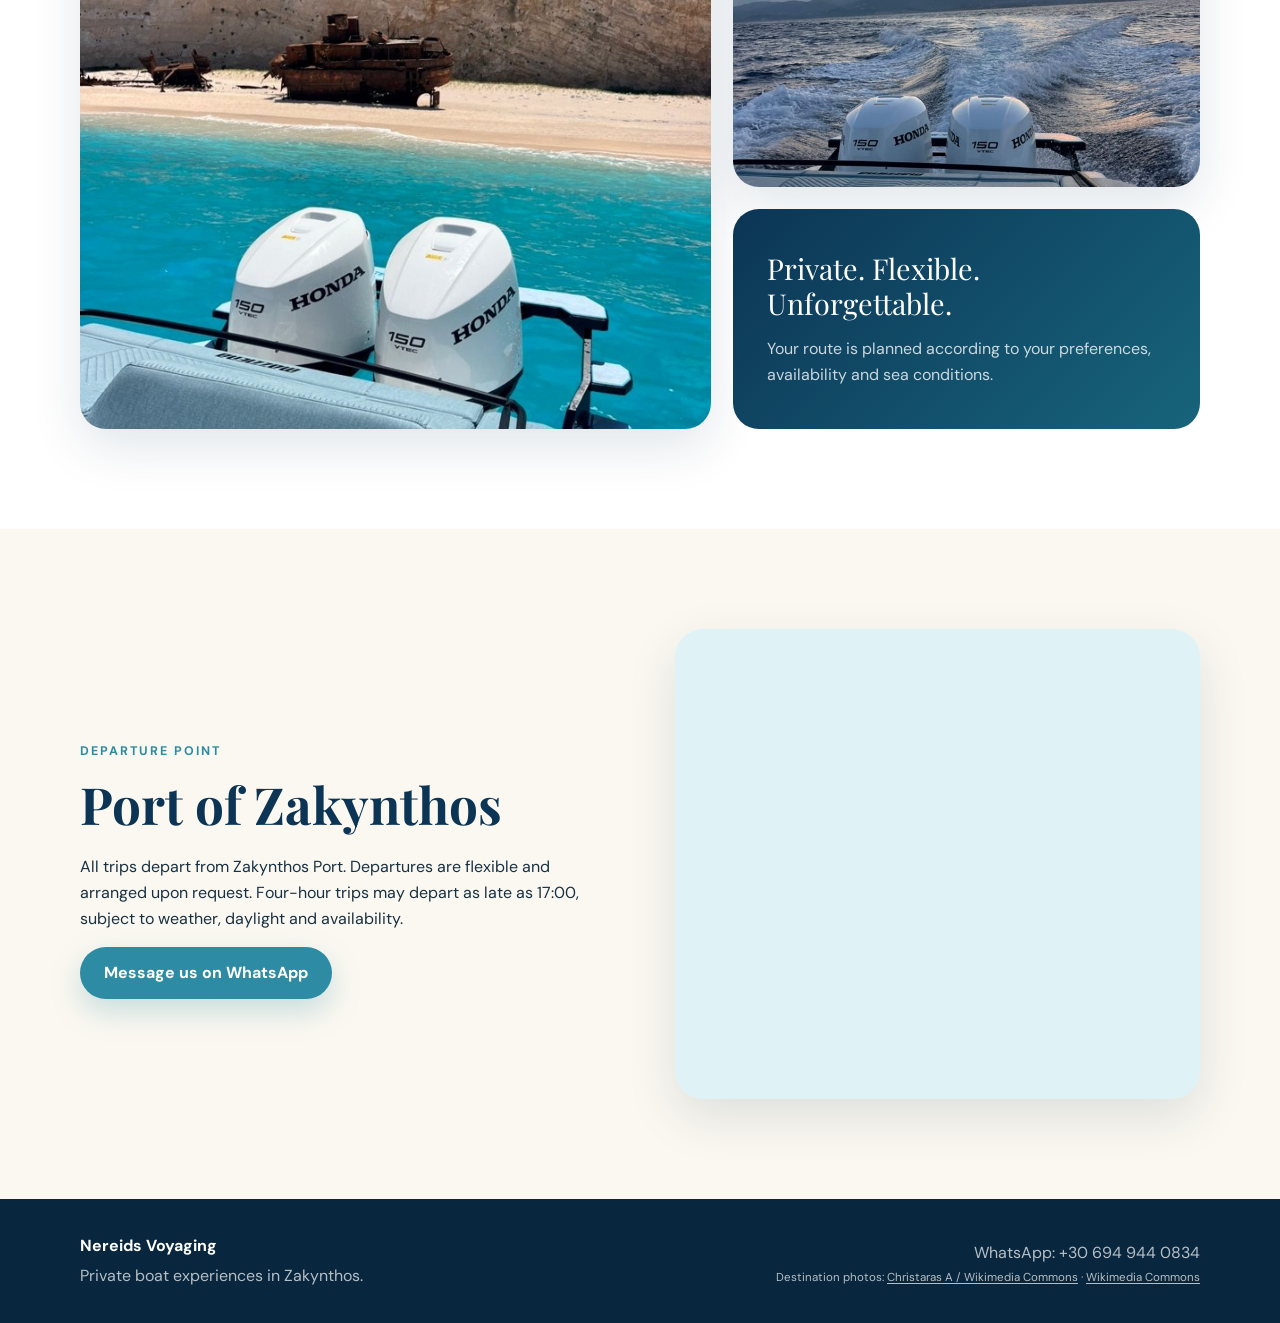
==== commit 60082577: "Add files via upload" ====
--- a/index.html
+++ b/index.html
@@ -40,7 +40,7 @@
           Flexible private trips aboard Kymothoe, a brand-new 8-metre boat with a professional captain.
         </p>
         <div class="hero-actions">
-          <a class="button primary" href="https://wa.me/306982987323?text=Hello%20Nereids%20Voyaging%2C%20I%20would%20like%20to%20check%20availability." target="_blank" rel="noopener">Check availability</a>
+          <a class="button primary" href="https://wa.me/306949440834?text=Hello%20Nereids%20Voyaging%2C%20I%20would%20like%20to%20check%20availability." target="_blank" rel="noopener">Check availability</a>
           <a class="button secondary" href="#trips">Explore trips</a>
         </div>
       </div>
@@ -75,23 +75,29 @@
 
         <div class="cards">
           <article class="trip-card">
+            <img class="trip-image" src="https://commons.wikimedia.org/wiki/Special:FilePath/Mizithres%20Rocks%2C%20Keri%2C%20Zakynthos%2C%20Greece%2002.jpg?width=1200" alt="Mizithres rocks in Zakynthos">
+            <div class="trip-card-content">
             <div class="card-top">
               <span>4 hours</span>
               <strong>€550</strong>
             </div>
             <h3>South Zakynthos Experience</h3>
-            <p>Turtle Island, Keri Caves and Mizithres, with swimming stops along the way.</p>
-            <a href="https://wa.me/306982987323?text=Hello%20Nereids%20Voyaging%2C%20I%20would%20like%20to%20check%20availability%20for%20the%20South%20Zakynthos%204-hour%20trip." target="_blank" rel="noopener">Check this trip</a>
+            <p>Vasilikos, Turtle Island, Keri Caves and Mizithres, with swimming stops along the way.</p>
+            <a href="https://wa.me/306949440834?text=Hello%20Nereids%20Voyaging%2C%20I%20would%20like%20to%20check%20availability%20for%20the%20South%20Zakynthos%204-hour%20trip." target="_blank" rel="noopener">Check this trip</a>
+            </div>
           </article>
 
           <article class="trip-card">
+            <img class="trip-image" src="https://commons.wikimedia.org/wiki/Special:FilePath/Blue%20Caves%20Zakynthos.jpg?width=1200" alt="Blue Caves in Zakynthos">
+            <div class="trip-card-content">
             <div class="card-top">
               <span>4 hours</span>
               <strong>€550</strong>
             </div>
             <h3>Shipwreck & Blue Caves</h3>
             <p>Explore Navagio and the Blue Caves, with scenic coastal views and swimming stops.</p>
-            <a href="https://wa.me/306982987323?text=Hello%20Nereids%20Voyaging%2C%20I%20would%20like%20to%20check%20availability%20for%20the%20Shipwreck%20and%20Blue%20Caves%204-hour%20trip." target="_blank" rel="noopener">Check this trip</a>
+            <a href="https://wa.me/306949440834?text=Hello%20Nereids%20Voyaging%2C%20I%20would%20like%20to%20check%20availability%20for%20the%20Shipwreck%20and%20Blue%20Caves%204-hour%20trip." target="_blank" rel="noopener">Check this trip</a>
+            </div>
           </article>
 
           <article class="trip-card featured">
@@ -101,7 +107,7 @@
             </div>
             <h3>Full Island Tour</h3>
             <p>A full-day journey around Zakynthos, combining famous landmarks, caves and secluded swim stops.</p>
-            <a href="https://wa.me/306982987323?text=Hello%20Nereids%20Voyaging%2C%20I%20would%20like%20to%20check%20availability%20for%20the%20Zakynthos%20full-island%208-hour%20trip." target="_blank" rel="noopener">Check this trip</a>
+            <a href="https://wa.me/306949440834?text=Hello%20Nereids%20Voyaging%2C%20I%20would%20like%20to%20check%20availability%20for%20the%20Zakynthos%20full-island%208-hour%20trip." target="_blank" rel="noopener">Check this trip</a>
           </article>
 
           <article class="trip-card">
@@ -111,7 +117,7 @@
             </div>
             <h3>Kefalonia, Ithaca & More</h3>
             <p>Custom private routes to nearby islands and special destinations, based on availability and conditions.</p>
-            <a href="https://wa.me/306982987323?text=Hello%20Nereids%20Voyaging%2C%20I%20would%20like%20to%20ask%20about%20a%20special%20private%20trip." target="_blank" rel="noopener">Ask about a special trip</a>
+            <a href="https://wa.me/306949440834?text=Hello%20Nereids%20Voyaging%2C%20I%20would%20like%20to%20ask%20about%20a%20special%20private%20trip." target="_blank" rel="noopener">Ask about a special trip</a>
           </article>
         </div>
 
@@ -150,7 +156,7 @@
             All trips depart from Zakynthos Port. Departures are flexible and arranged upon request.
             Four-hour trips may depart as late as 17:00, subject to weather, daylight and availability.
           </p>
-          <a class="button primary" href="https://wa.me/306982987323?text=Hello%20Nereids%20Voyaging%2C%20I%20would%20like%20to%20check%20availability." target="_blank" rel="noopener">Message us on WhatsApp</a>
+          <a class="button primary" href="https://wa.me/306949440834?text=Hello%20Nereids%20Voyaging%2C%20I%20would%20like%20to%20check%20availability." target="_blank" rel="noopener">Message us on WhatsApp</a>
         </div>
         <div class="map-card">
           <iframe
@@ -170,7 +176,10 @@
         <strong>Nereids Voyaging</strong>
         <p>Private boat experiences in Zakynthos.</p>
       </div>
-      <p>WhatsApp: +30 698 298 7323</p>
+      <div class="footer-right">
+        <p>WhatsApp: +30 694 944 0834</p>
+        <p class="photo-credits">Destination photos: <a href="https://commons.wikimedia.org/wiki/File:Mizithres_Rocks,_Keri,_Zakynthos,_Greece_02.jpg" target="_blank" rel="noopener">Christaras A / Wikimedia Commons</a> · <a href="https://commons.wikimedia.org/wiki/File:Blue_Caves_Zakynthos.jpg" target="_blank" rel="noopener">Wikimedia Commons</a></p>
+      </div>
     </div>
   </footer>
 
--- a/styles.css
+++ b/styles.css
@@ -356,3 +356,44 @@
   .photo-card, .photo-card img, .map-card, .map-card iframe { min-height: 360px; height: 360px; }
   .gallery-grid figure { height: 360px; }
 }
+
+
+.trip-card {
+  padding: 0;
+  overflow: hidden;
+}
+
+.trip-image {
+  width: 100%;
+  height: 260px;
+  object-fit: cover;
+}
+
+.trip-card-content {
+  padding: 30px;
+}
+
+.footer-right {
+  text-align: right;
+  max-width: 560px;
+}
+
+.photo-credits {
+  font-size: 0.72rem;
+  line-height: 1.5;
+}
+
+.photo-credits a {
+  text-decoration: underline;
+  text-underline-offset: 2px;
+}
+
+@media (max-width: 820px) {
+  .footer-right {
+    text-align: left;
+  }
+
+  .trip-image {
+    height: 230px;
+  }
+}
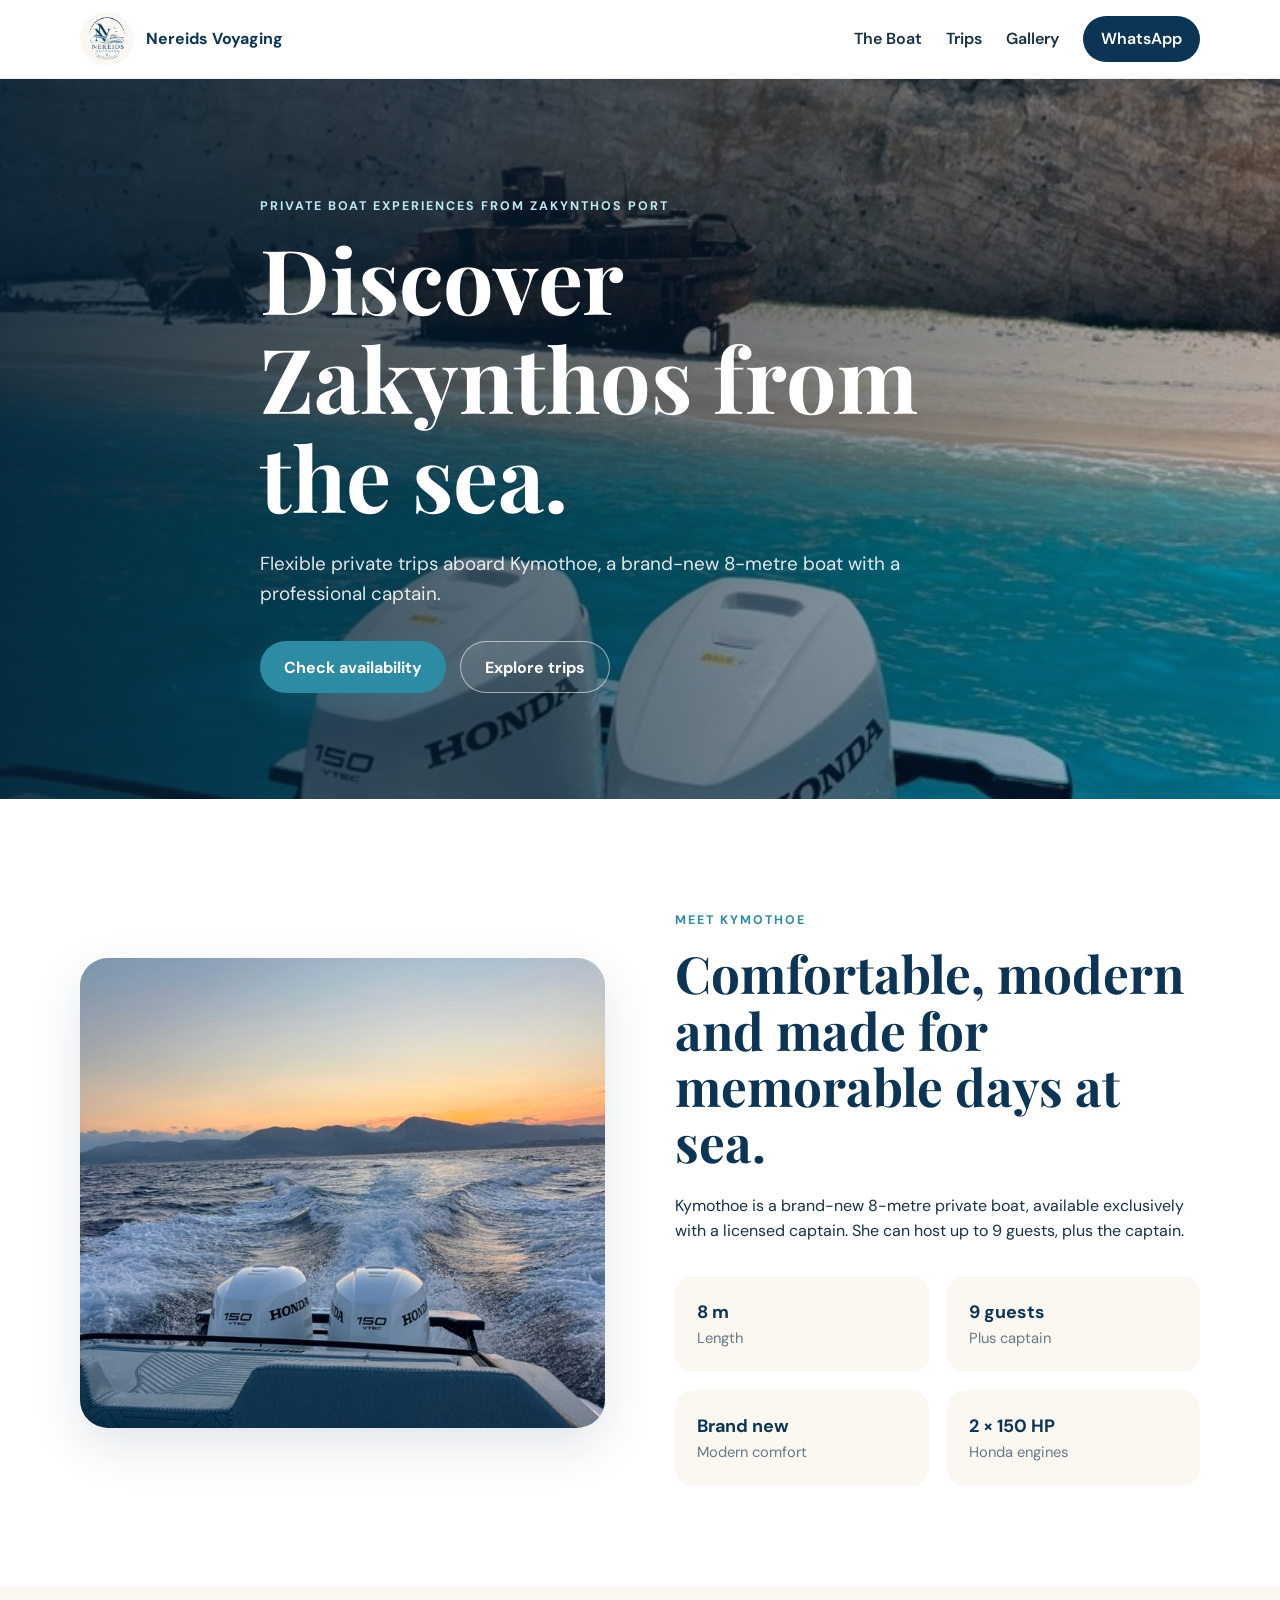
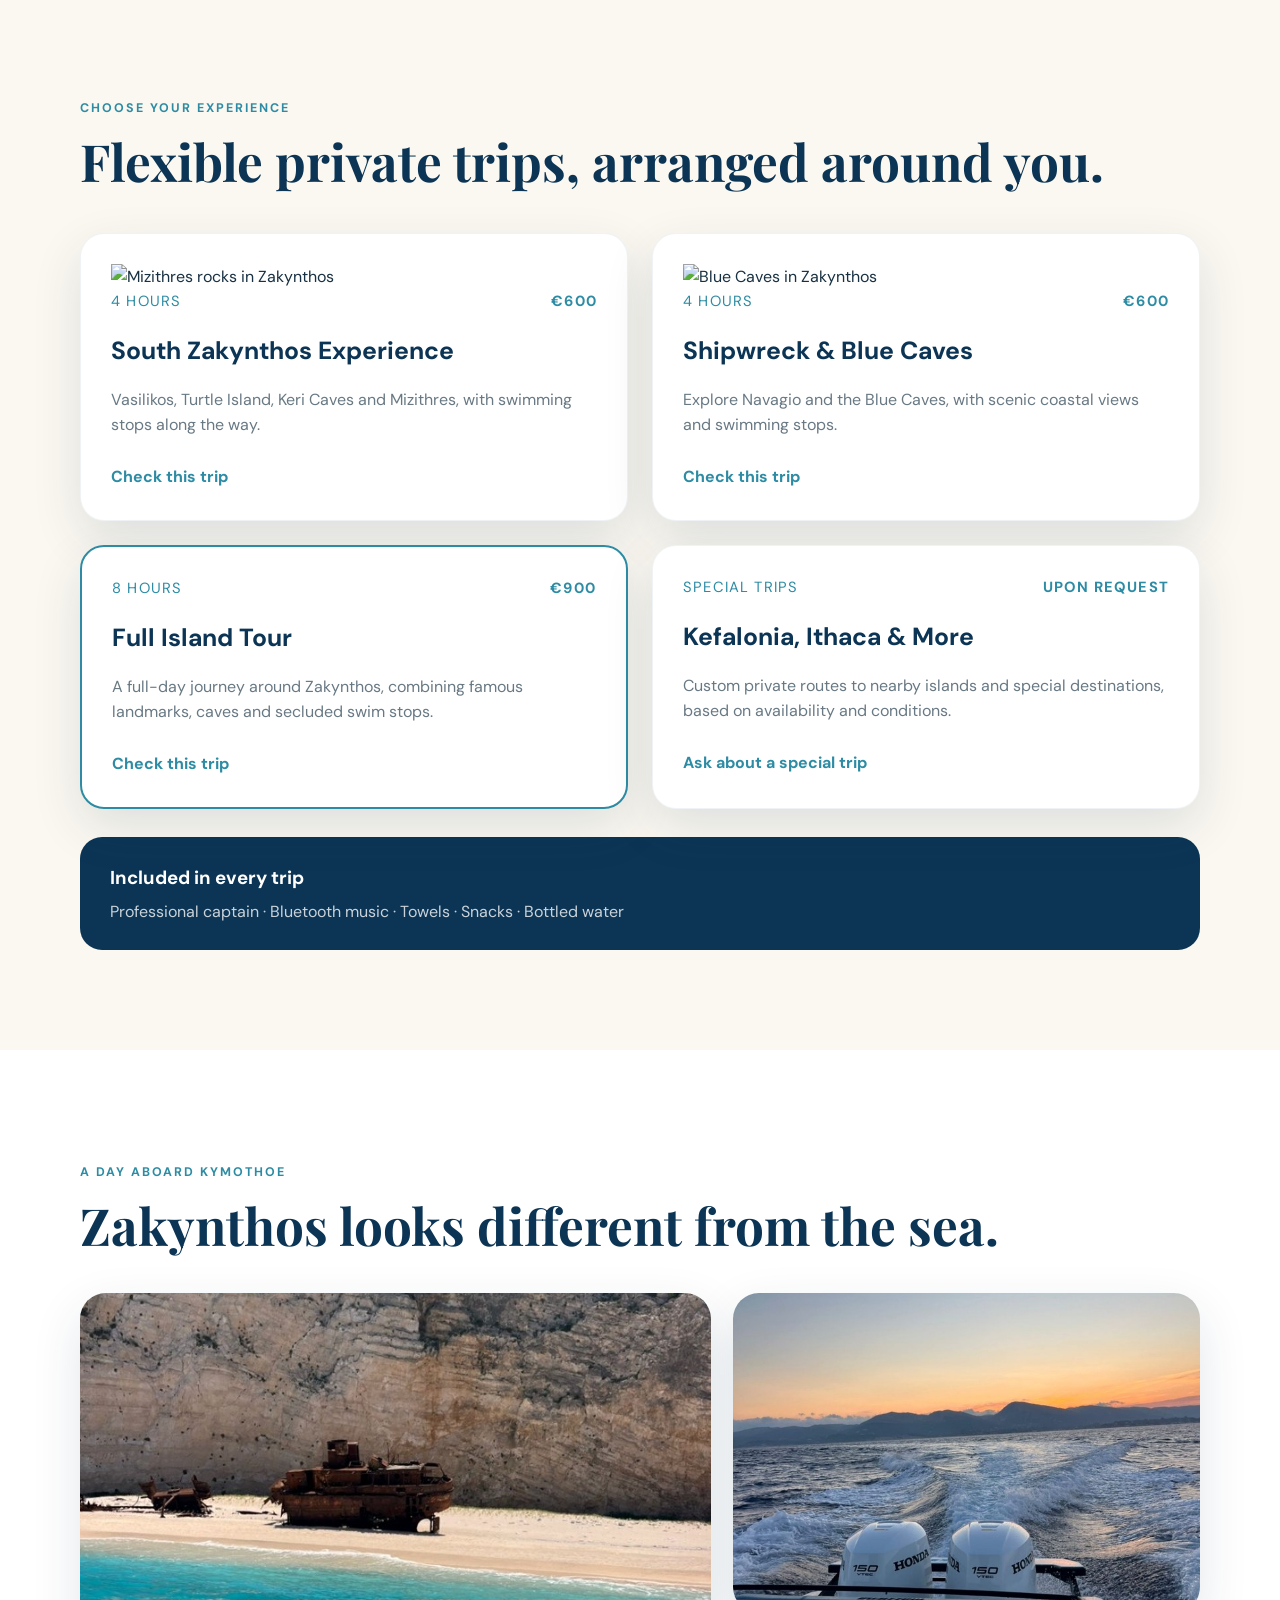
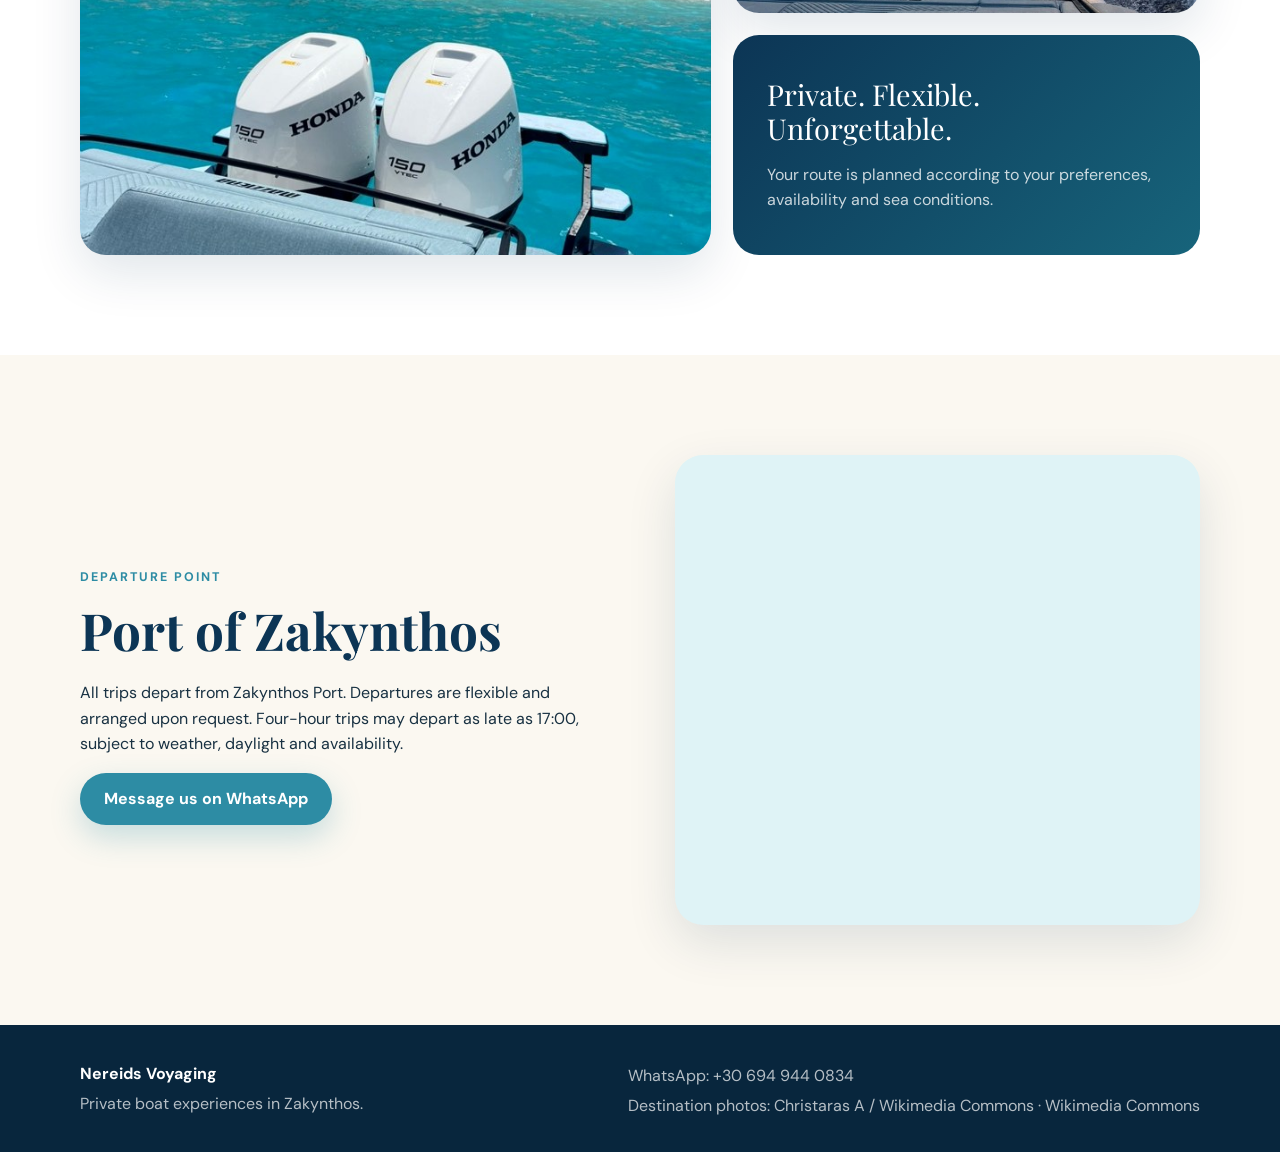
==== commit 4595eabd: "Add files via upload" ====
--- a/index.html
+++ b/index.html
@@ -1,6 +1,7 @@
 <!DOCTYPE html>
 <html lang="en">
 <head>
+  <!-- Prices updated: 4-hour trips €600 | 8-hour trip €900 -->
   <meta charset="UTF-8">
   <meta name="viewport" content="width=device-width, initial-scale=1.0">
   <title>Nereids Voyaging | Private Boat Experiences in Zakynthos</title>
@@ -11,7 +12,6 @@
   <link rel="stylesheet" href="styles.css">
 </head>
 <body>
-
   <header class="site-header">
     <div class="container nav">
       <a class="brand" href="#home">
@@ -77,33 +77,33 @@
           <article class="trip-card">
             <img class="trip-image" src="https://commons.wikimedia.org/wiki/Special:FilePath/Mizithres%20Rocks%2C%20Keri%2C%20Zakynthos%2C%20Greece%2002.jpg?width=1200" alt="Mizithres rocks in Zakynthos">
             <div class="trip-card-content">
-            <div class="card-top">
-              <span>4 hours</span>
-              <strong>€550</strong>
-            </div>
-            <h3>South Zakynthos Experience</h3>
-            <p>Vasilikos, Turtle Island, Keri Caves and Mizithres, with swimming stops along the way.</p>
-            <a href="https://wa.me/306949440834?text=Hello%20Nereids%20Voyaging%2C%20I%20would%20like%20to%20check%20availability%20for%20the%20South%20Zakynthos%204-hour%20trip." target="_blank" rel="noopener">Check this trip</a>
+              <div class="card-top">
+                <span>4 hours</span>
+                <strong>€600</strong>
+              </div>
+              <h3>South Zakynthos Experience</h3>
+              <p>Vasilikos, Turtle Island, Keri Caves and Mizithres, with swimming stops along the way.</p>
+              <a href="https://wa.me/306949440834?text=Hello%20Nereids%20Voyaging%2C%20I%20would%20like%20to%20check%20availability%20for%20the%20South%20Zakynthos%204-hour%20trip." target="_blank" rel="noopener">Check this trip</a>
             </div>
           </article>
 
           <article class="trip-card">
             <img class="trip-image" src="https://commons.wikimedia.org/wiki/Special:FilePath/Blue%20Caves%20Zakynthos.jpg?width=1200" alt="Blue Caves in Zakynthos">
             <div class="trip-card-content">
-            <div class="card-top">
-              <span>4 hours</span>
-              <strong>€550</strong>
-            </div>
-            <h3>Shipwreck & Blue Caves</h3>
-            <p>Explore Navagio and the Blue Caves, with scenic coastal views and swimming stops.</p>
-            <a href="https://wa.me/306949440834?text=Hello%20Nereids%20Voyaging%2C%20I%20would%20like%20to%20check%20availability%20for%20the%20Shipwreck%20and%20Blue%20Caves%204-hour%20trip." target="_blank" rel="noopener">Check this trip</a>
+              <div class="card-top">
+                <span>4 hours</span>
+                <strong>€600</strong>
+              </div>
+              <h3>Shipwreck & Blue Caves</h3>
+              <p>Explore Navagio and the Blue Caves, with scenic coastal views and swimming stops.</p>
+              <a href="https://wa.me/306949440834?text=Hello%20Nereids%20Voyaging%2C%20I%20would%20like%20to%20check%20availability%20for%20the%20Shipwreck%20and%20Blue%20Caves%204-hour%20trip." target="_blank" rel="noopener">Check this trip</a>
             </div>
           </article>
 
           <article class="trip-card featured">
             <div class="card-top">
               <span>8 hours</span>
-              <strong>€950</strong>
+              <strong>€900</strong>
             </div>
             <h3>Full Island Tour</h3>
             <p>A full-day journey around Zakynthos, combining famous landmarks, caves and secluded swim stops.</p>
@@ -182,6 +182,5 @@
       </div>
     </div>
   </footer>
-
 </body>
 </html>
--- a/styles.css
+++ b/styles.css
@@ -356,44 +356,3 @@
   .photo-card, .photo-card img, .map-card, .map-card iframe { min-height: 360px; height: 360px; }
   .gallery-grid figure { height: 360px; }
 }
-
-
-.trip-card {
-  padding: 0;
-  overflow: hidden;
-}
-
-.trip-image {
-  width: 100%;
-  height: 260px;
-  object-fit: cover;
-}
-
-.trip-card-content {
-  padding: 30px;
-}
-
-.footer-right {
-  text-align: right;
-  max-width: 560px;
-}
-
-.photo-credits {
-  font-size: 0.72rem;
-  line-height: 1.5;
-}
-
-.photo-credits a {
-  text-decoration: underline;
-  text-underline-offset: 2px;
-}
-
-@media (max-width: 820px) {
-  .footer-right {
-    text-align: left;
-  }
-
-  .trip-image {
-    height: 230px;
-  }
-}
